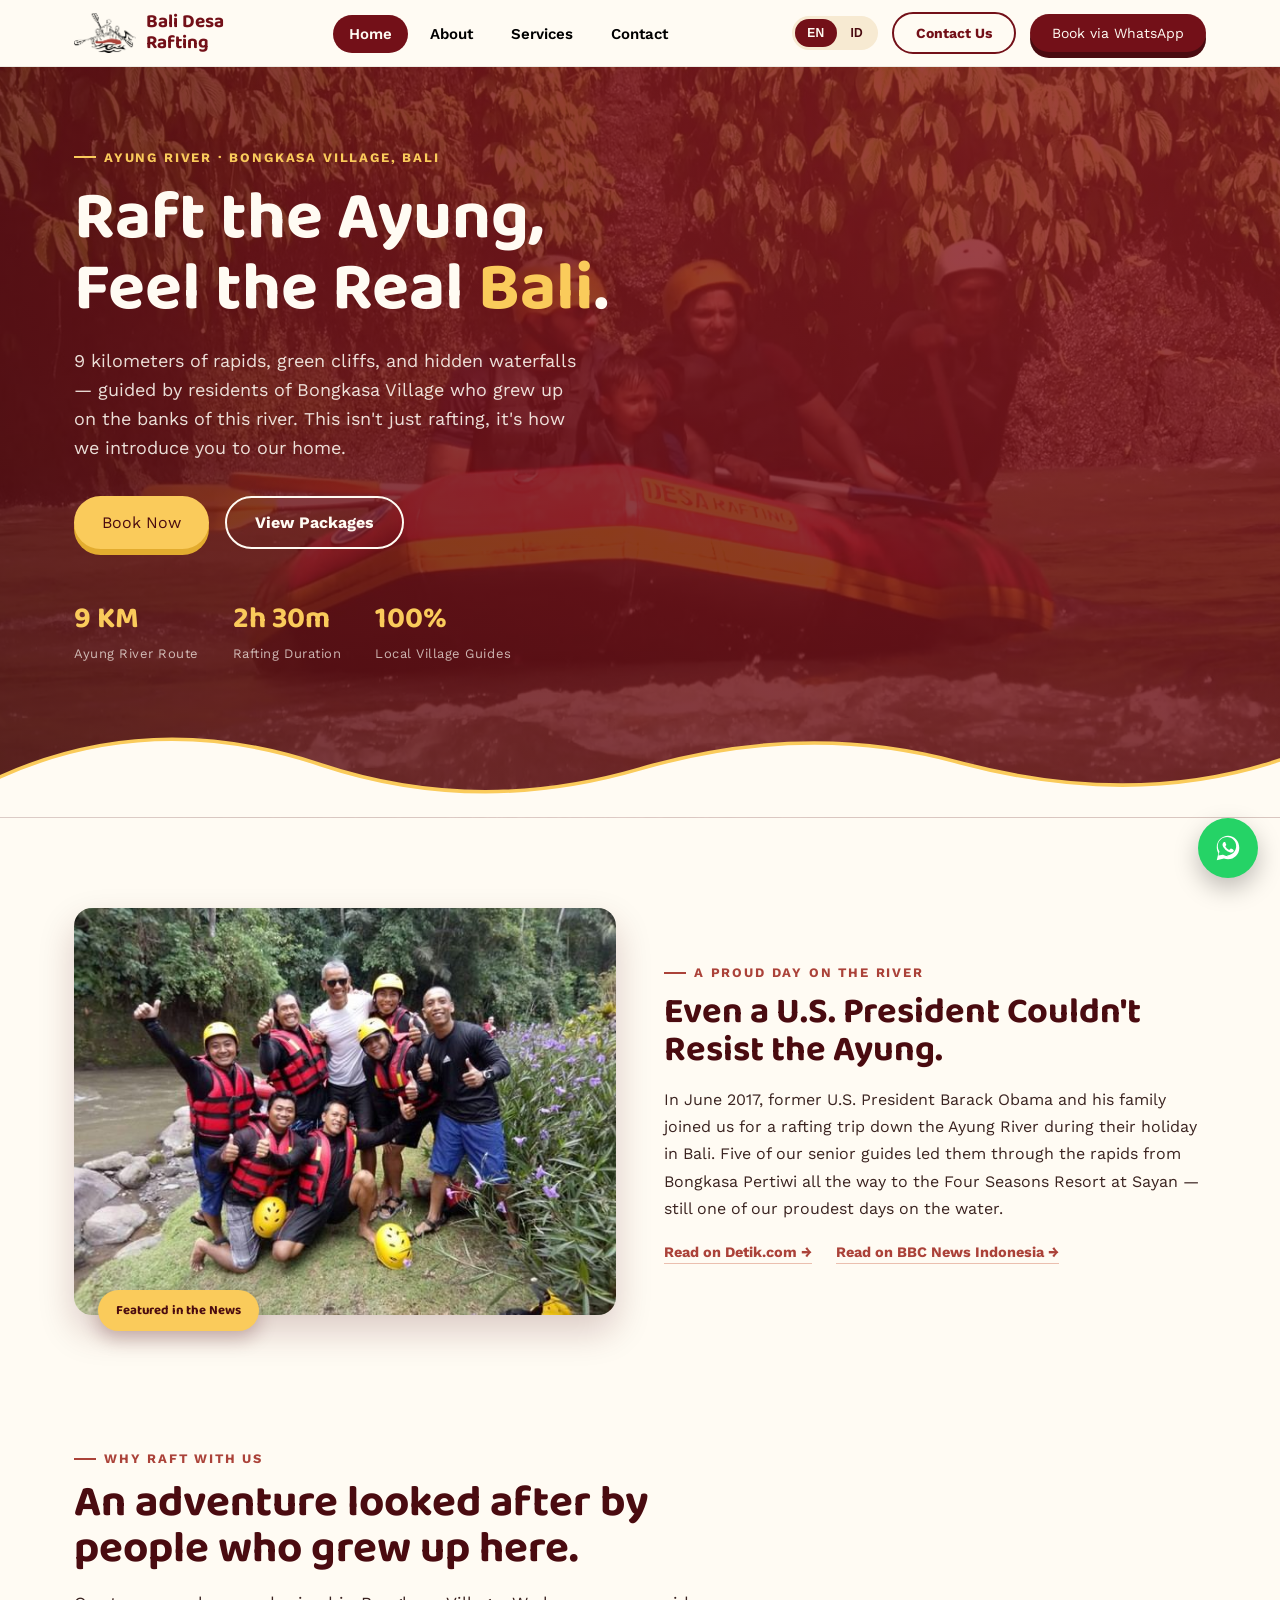
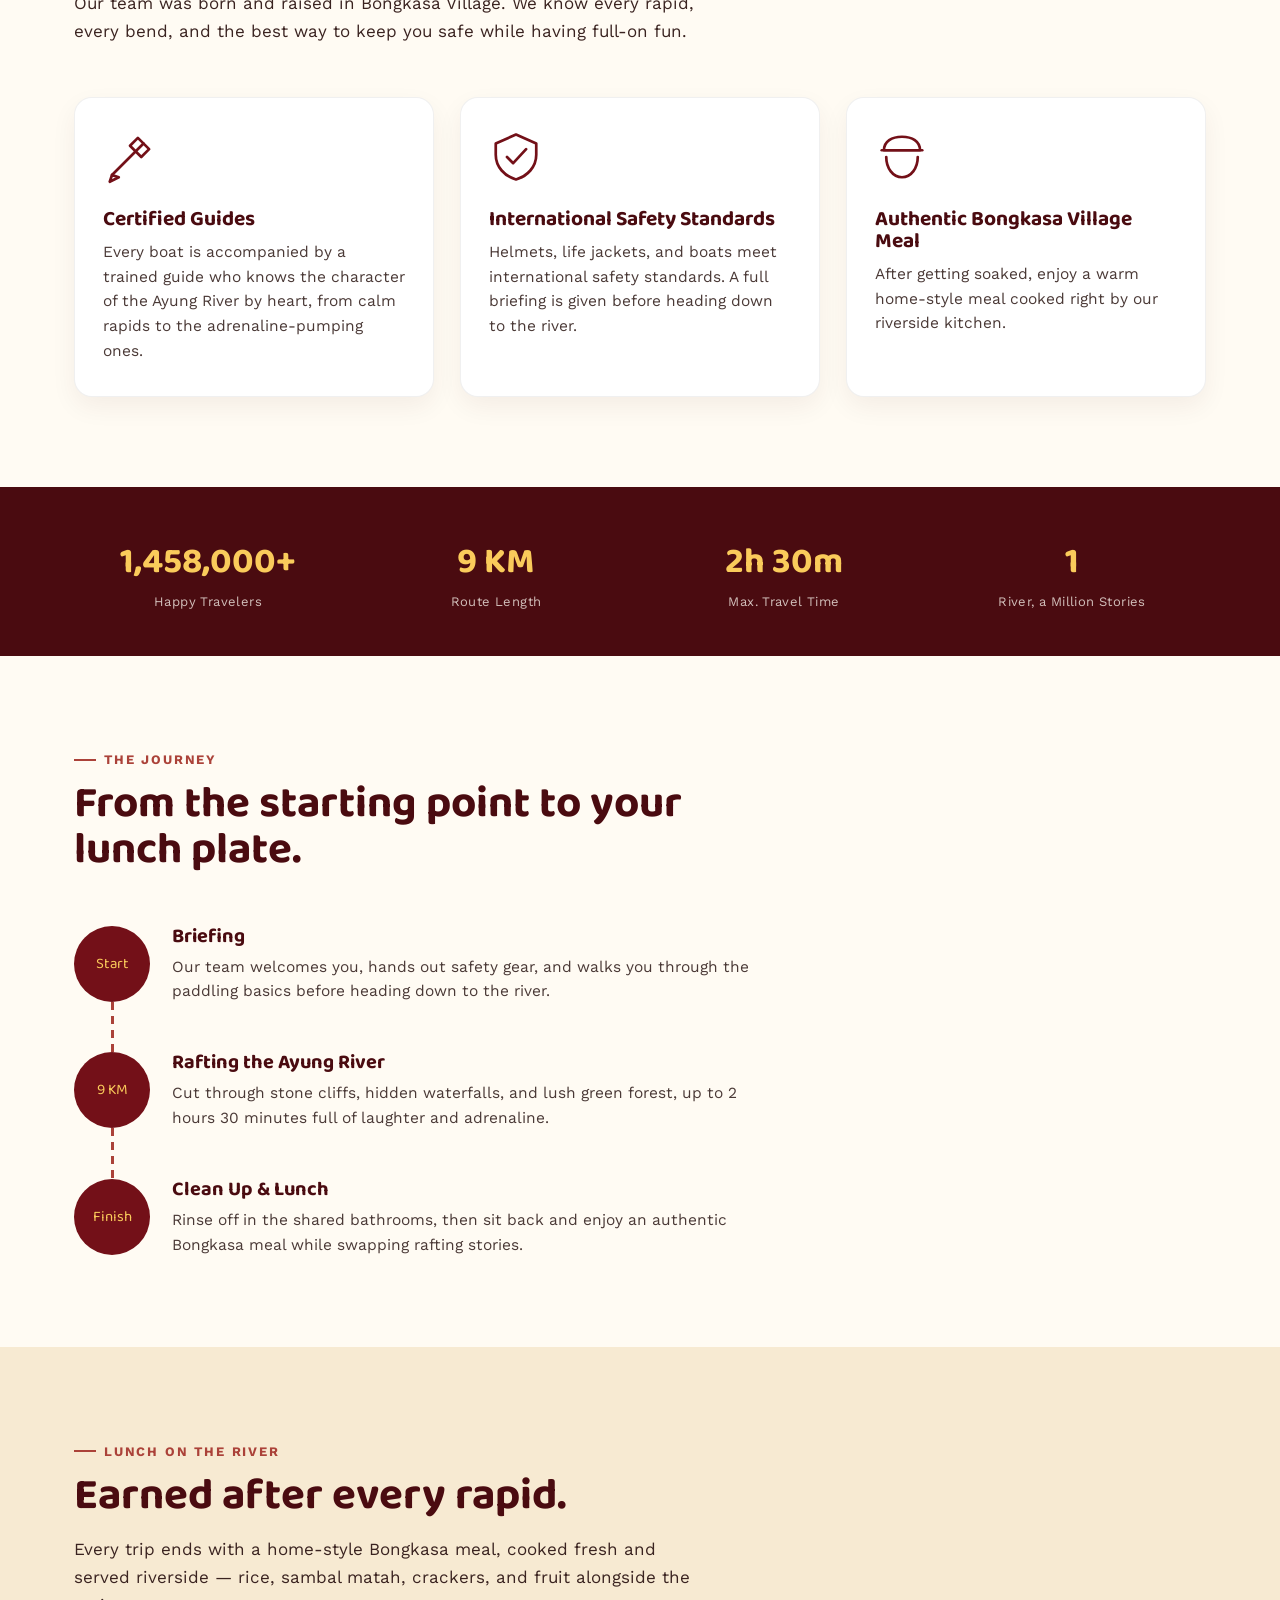
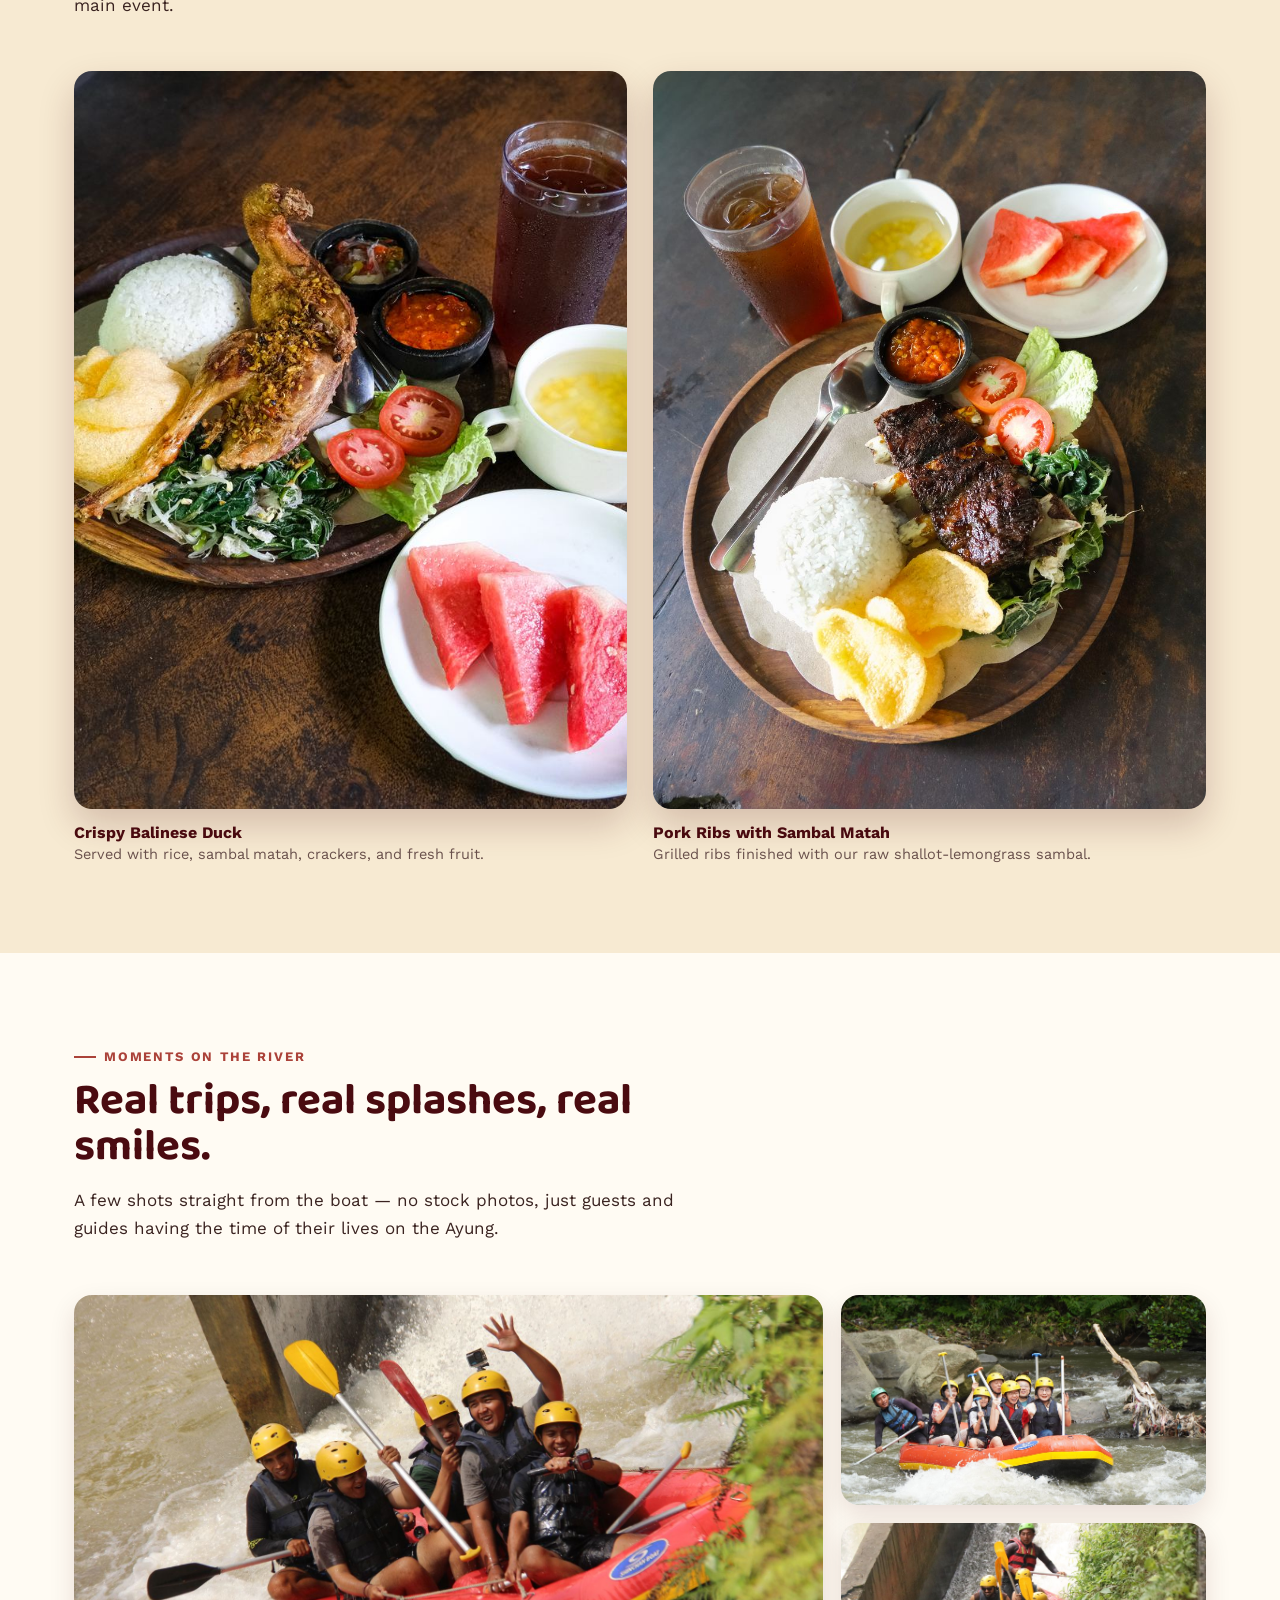
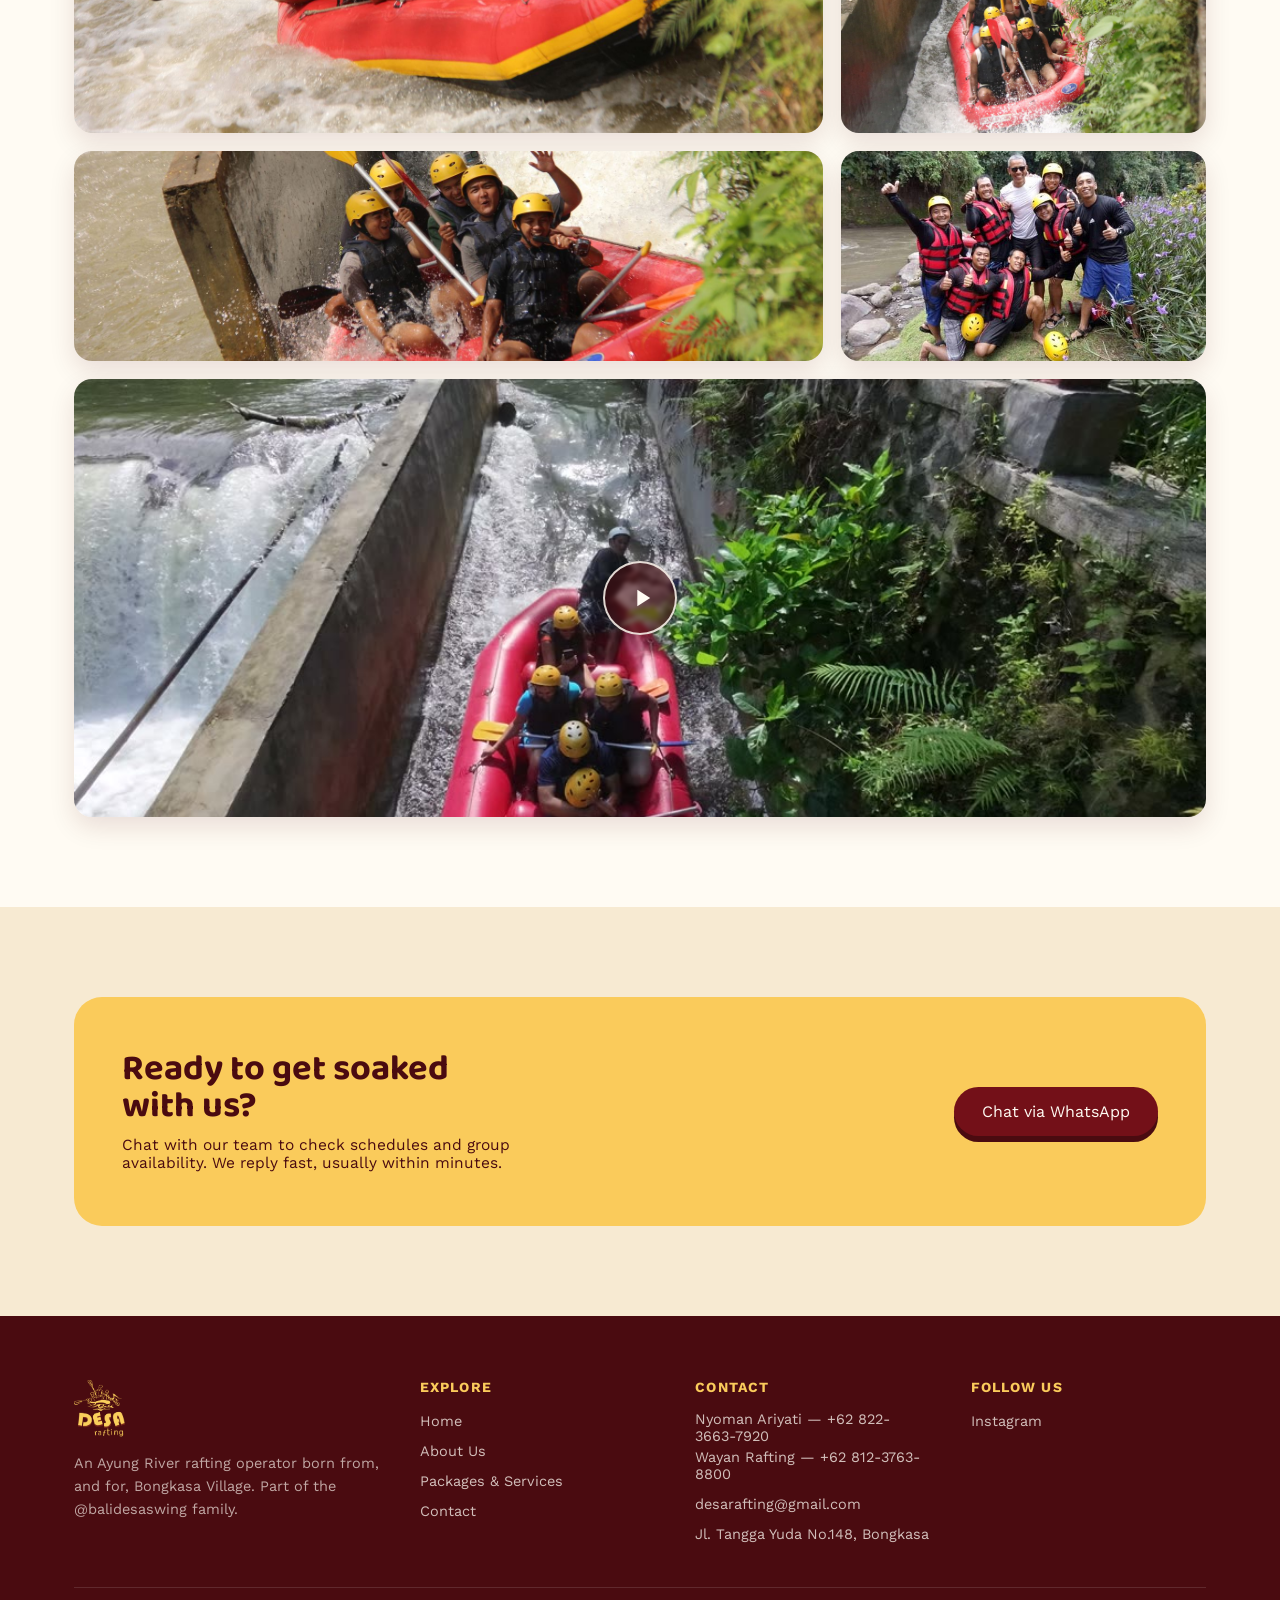
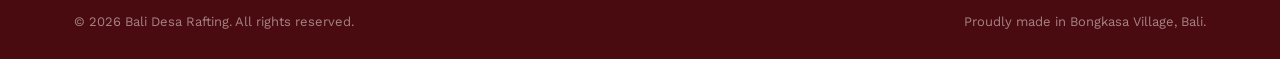
==== bali-desa-rafting/index.html @ 0383581d "Bali Desa Rafting website — initial commit Static site (HTML/CSS/JS): 4 pages, EN/ID language toggle" ====
<!DOCTYPE html>
<html lang="en">
<head>
<meta charset="UTF-8" />
<meta name="viewport" content="width=device-width, initial-scale=1.0" />
<title data-i18n="meta.title.home">Bali Desa Rafting — Ayung River Rafting, Bongkasa</title>
<meta name="description" data-i18n-content="meta.desc.home" content="Experience the best rafting on the Ayung River, Bali. A thrilling 9 KM route through cliffs, waterfalls, and tropical forest, guided by experienced local guides." />
<link rel="icon" href="assets/logo.png" />
<link rel="preconnect" href="https://fonts.googleapis.com" />
<link rel="preconnect" href="https://fonts.gstatic.com" crossorigin />
<link href="https://fonts.googleapis.com/css2?family=Baloo+2:wght@500;600;700;800&family=Work+Sans:wght@400;500;600;700&display=swap" rel="stylesheet" />
<link rel="stylesheet" href="css/style.css" />
</head>
<body>

<header class="site-header">
  <nav class="nav container">
    <a href="index.html" class="nav-brand">
      <img src="assets/logo-icon.png" alt="" aria-hidden="true" style="height:40px; width:auto;" />
      <span style="font-family:var(--font-display); font-weight:700; font-size:19px; color:var(--maroon); line-height:1.1;">Bali Desa<br>Rafting</span>
    </a>
    <ul class="nav-links">
      <li><a href="index.html" class="active" data-i18n="common.nav.home">Home</a></li>
      <li><a href="tentang.html" data-i18n="common.nav.about">About</a></li>
      <li><a href="layanan.html" data-i18n="common.nav.services">Services</a></li>
      <li><a href="kontak.html" data-i18n="common.nav.contact">Contact</a></li>
      <li class="lang-toggle">
        <button type="button" data-lang="en">EN</button>
        <button type="button" data-lang="id">ID</button>
      </li>
    </ul>
    <div class="nav-cta">
      <div class="lang-toggle">
        <button type="button" data-lang="en">EN</button>
        <button type="button" data-lang="id">ID</button>
      </div>
      <a href="kontak.html" class="btn btn-outline" style="color:var(--maroon); border-color: var(--maroon);" data-i18n="common.nav.contactUs">Contact Us</a>
      <button type="button" class="btn btn-maroon wa-trigger" data-i18n="common.nav.bookWhatsapp">Book via WhatsApp</button>
    </div>
    <button class="nav-toggle" aria-label="Open menu" aria-expanded="false">
      <span></span><span></span><span></span>
    </button>
  </nav>
</header>

<main>

  <!-- HERO -->
  <section class="hero">
    <video class="hero-video" autoplay muted loop playsinline poster="assets/video/hero-bg-poster.jpg">
      <source src="assets/video/hero-bg.mp4" type="video/mp4" />
    </video>
    <div class="hero-video-overlay" aria-hidden="true"></div>
    <div class="container hero-inner">
      <div class="hero-copy">
        <span class="eyebrow hero-eyebrow" data-i18n="home.hero.eyebrow">Ayung River · Bongkasa Village, Bali</span>
        <h1 data-i18n="home.hero.title">Raft the Ayung,<br>Feel the Real <em>Bali</em>.</h1>
        <p class="hero-sub" data-i18n="home.hero.sub">9 kilometers of rapids, green cliffs, and hidden waterfalls — guided by residents of Bongkasa Village who grew up on the banks of this river. This isn't just rafting, it's how we introduce you to our home.</p>
        <div class="hero-actions">
          <button type="button" class="btn btn-gold wa-trigger" data-i18n="home.hero.bookNow">Book Now</button>
          <a href="layanan.html" class="btn btn-outline" data-i18n="home.hero.viewPackages">View Packages</a>
        </div>
        <div class="hero-stats">
          <div class="hero-stat">
            <b>9 KM</b>
            <span data-i18n="home.hero.stat1Label">Ayung River Route</span>
          </div>
          <div class="hero-stat">
            <b>2h 30m</b>
            <span data-i18n="home.hero.stat2Label">Rafting Duration</span>
          </div>
          <div class="hero-stat">
            <b>100%</b>
            <span data-i18n="home.hero.stat3Label">Local Village Guides</span>
          </div>
        </div>
      </div>
    </div>

    <svg class="river-divider" viewBox="0 0 1440 110" preserveAspectRatio="none" xmlns="http://www.w3.org/2000/svg">
      <path d="M0,64 C120,10 240,10 360,50 C480,90 600,90 720,55 C840,20 960,15 1080,48 C1200,80 1320,85 1440,45 L1440,110 L0,110 Z" fill="#FFFBF3"></path>
      <path d="M0,64 C120,10 240,10 360,50 C480,90 600,90 720,55 C840,20 960,15 1080,48 C1200,80 1320,85 1440,45" fill="none" stroke="#FACB5B" stroke-width="4" stroke-linecap="round"></path>
    </svg>
  </section>

  <!-- PRESS FEATURE -->
  <section class="section" style="padding-bottom:40px;">
    <div class="container">
      <div class="grid-2 press-feature">
        <div class="press-feature-media">
          <img src="assets/gallery/rafting-group-1.jpg" alt="Former U.S. President Barack Obama with Bali Desa Rafting guides and staff after their rafting trip on the Ayung River" loading="lazy" />
          <span class="press-feature-badge" data-i18n="home.press.badge">Featured in the News</span>
        </div>
        <div class="press-feature-body">
          <span class="eyebrow" style="color:var(--rust);" data-i18n="home.press.eyebrow">A Proud Day on the River</span>
          <h2 data-i18n="home.press.title">Even a U.S. President Couldn't Resist the Ayung.</h2>
          <p data-i18n="home.press.body">In June 2017, former U.S. President Barack Obama and his family joined us for a rafting trip down the Ayung River during their holiday in Bali. Five of our senior guides led them through the rapids from Bongkasa Pertiwi all the way to the Four Seasons Resort at Sayan — still one of our proudest days on the water.</p>
          <div class="press-links">
            <a href="https://news.detik.com/berita/d-3542407/seru-dan-menegangkan-ini-rute-rafting-obama-dan-keluarga-di-bali" target="_blank" rel="noopener" data-i18n="home.press.link1">Read on Detik.com →</a>
            <a href="https://www.bbc.com/indonesia/indonesia-40401766" target="_blank" rel="noopener" data-i18n="home.press.link2">Read on BBC News Indonesia →</a>
          </div>
        </div>
      </div>
    </div>
  </section>

  <!-- WHY US -->
  <section class="section">
    <div class="container">
      <div class="section-head">
        <span class="eyebrow" data-i18n="home.why.eyebrow">Why Raft With Us</span>
        <h2 data-i18n="home.why.title">An adventure looked after by people who grew up here.</h2>
        <p data-i18n="home.why.body">Our team was born and raised in Bongkasa Village. We know every rapid, every bend, and the best way to keep you safe while having full-on fun.</p>
      </div>

      <div class="grid-3">
        <div class="card">
          <svg class="icon" viewBox="0 0 48 48" fill="none" stroke="currentColor" stroke-width="2.4" stroke-linecap="round" stroke-linejoin="round"><path d="M8 40 L36 12"/><path d="M31 7 L41 17 L34 24 L24 14 Z"/><path d="M8 40 L14 42 L6 46 Z"/></svg>
          <h3 data-i18n="home.why.card1Title">Certified Guides</h3>
          <p data-i18n="home.why.card1Body">Every boat is accompanied by a trained guide who knows the character of the Ayung River by heart, from calm rapids to the adrenaline-pumping ones.</p>
        </div>
        <div class="card">
          <svg class="icon" viewBox="0 0 48 48" fill="none" stroke="currentColor" stroke-width="2.4" stroke-linecap="round" stroke-linejoin="round"><path d="M24 4 L42 12 V22 C42 33 34 41 24 44 C14 41 6 33 6 22 V12 Z"/><path d="M16 24 L21.5 29.5 L33 17"/></svg>
          <h3 data-i18n="home.why.card2Title">International Safety Standards</h3>
          <p data-i18n="home.why.card2Body">Helmets, life jackets, and boats meet international safety standards. A full briefing is given before heading down to the river.</p>
        </div>
        <div class="card">
          <svg class="icon" viewBox="0 0 48 48" fill="none" stroke="currentColor" stroke-width="2.4" stroke-linecap="round" stroke-linejoin="round"><path d="M8 18 C8 10 15 6 24 6 C33 6 40 10 40 18 Z"/><path d="M6 18 H42"/><path d="M10 24 C10 34 16 42 24 42 C32 42 38 34 38 24"/></svg>
          <h3 data-i18n="home.why.card3Title">Authentic Bongkasa Village Meal</h3>
          <p data-i18n="home.why.card3Body">After getting soaked, enjoy a warm home-style meal cooked right by our riverside kitchen.</p>
        </div>
      </div>
    </div>
  </section>

  <!-- STATS STRIP -->
  <section class="stats-strip">
    <div class="container grid-4">
      <div class="stat"><b>1,458,000+</b><span data-i18n="home.stats.travelers">Happy Travelers</span></div>
      <div class="stat"><b>9 KM</b><span data-i18n="home.stats.routeLength">Route Length</span></div>
      <div class="stat"><b>2h 30m</b><span data-i18n="home.stats.maxTime">Max. Travel Time</span></div>
      <div class="stat"><b>1</b><span data-i18n="home.stats.riverStories">River, a Million Stories</span></div>
    </div>
  </section>

  <!-- JOURNEY -->
  <section class="section">
    <div class="container">
      <div class="section-head">
        <span class="eyebrow" data-i18n="home.journey.eyebrow">The Journey</span>
        <h2 data-i18n="home.journey.title">From the starting point to your lunch plate.</h2>
      </div>

      <div class="journey">
        <div class="journey-item">
          <div class="journey-node" data-i18n="home.journey.step1Node">Start</div>
          <div class="journey-body">
            <h3 data-i18n="home.journey.step1Title">Briefing</h3>
            <p data-i18n="home.journey.step1Body">Our team welcomes you, hands out safety gear, and walks you through the paddling basics before heading down to the river.</p>
          </div>
        </div>
        <div class="journey-item">
          <div class="journey-node">9 KM</div>
          <div class="journey-body">
            <h3 data-i18n="home.journey.step2Title">Rafting the Ayung River</h3>
            <p data-i18n="home.journey.step2Body">Cut through stone cliffs, hidden waterfalls, and lush green forest, up to 2 hours 30 minutes full of laughter and adrenaline.</p>
          </div>
        </div>
        <div class="journey-item">
          <div class="journey-node" data-i18n="home.journey.step3Node">Finish</div>
          <div class="journey-body">
            <h3 data-i18n="home.journey.step3Title">Clean Up &amp; Lunch</h3>
            <p data-i18n="home.journey.step3Body">Rinse off in the shared bathrooms, then sit back and enjoy an authentic Bongkasa meal while swapping rafting stories.</p>
          </div>
        </div>
      </div>
    </div>
  </section>

  <!-- FOOD -->
  <section class="section section-alt">
    <div class="container">
      <div class="section-head">
        <span class="eyebrow" data-i18n="home.food.eyebrow">Lunch on the River</span>
        <h2 data-i18n="home.food.title">Earned after every rapid.</h2>
        <p data-i18n="home.food.body">Every trip ends with a home-style Bongkasa meal, cooked fresh and served riverside — rice, sambal matah, crackers, and fruit alongside the main event.</p>
      </div>

      <div class="grid-2" style="gap:26px;">
        <div>
          <div class="press-feature-media">
            <img src="assets/gallery/food-duck.jpg" alt="Crispy Balinese fried duck served with rice, sambal, crackers, and fresh fruit" loading="lazy" style="aspect-ratio: 3 / 4; object-fit: cover;" />
          </div>
          <p style="margin-top:14px; font-weight:700; color:var(--maroon-900); font-size:16px;" data-i18n="home.food.duckName">Crispy Balinese Duck</p>
          <p style="font-size:14.5px; color:#6b524d; margin-top:4px;" data-i18n="home.food.duckDesc">Served with rice, sambal matah, crackers, and fresh fruit.</p>
        </div>
        <div>
          <div class="press-feature-media">
            <img src="assets/gallery/food-pork-ribs.jpg" alt="Grilled pork ribs served with rice, sambal matah, crackers, and fresh fruit" loading="lazy" style="aspect-ratio: 3 / 4; object-fit: cover;" />
          </div>
          <p style="margin-top:14px; font-weight:700; color:var(--maroon-900); font-size:16px;" data-i18n="home.food.ribsName">Pork Ribs with Sambal Matah</p>
          <p style="font-size:14.5px; color:#6b524d; margin-top:4px;" data-i18n="home.food.ribsDesc">Grilled ribs finished with our raw shallot-lemongrass sambal.</p>
        </div>
      </div>
    </div>
  </section>

  <!-- GALLERY -->
  <section class="section">
    <div class="container">
      <div class="section-head">
        <span class="eyebrow" data-i18n="home.gallery.eyebrow">Moments on the River</span>
        <h2 data-i18n="home.gallery.title">Real trips, real splashes, real smiles.</h2>
        <p data-i18n="home.gallery.body">A few shots straight from the boat — no stock photos, just guests and guides having the time of their lives on the Ayung.</p>
      </div>

      <div class="gallery-grid">
        <a class="gallery-item gallery-item--big" href="assets/gallery/rafting-action-1.jpg" data-lightbox>
          <img src="assets/gallery/rafting-action-1.jpg" alt="Rafters cheering as their boat drops through a rapid on the Ayung River" loading="lazy" />
        </a>
        <a class="gallery-item" href="assets/gallery/rafting-family-1.jpg" data-lightbox>
          <img src="assets/gallery/rafting-family-1.jpg" alt="A family paddling together through calmer waters" loading="lazy" />
        </a>
        <a class="gallery-item" href="assets/gallery/rafting-action-3.jpg" data-lightbox>
          <img src="assets/gallery/rafting-action-3.jpg" alt="Guides and guests waving and cheering after a rapid" loading="lazy" />
        </a>
        <a class="gallery-item gallery-item--wide" href="assets/gallery/rafting-action-2.jpg" data-lightbox>
          <img src="assets/gallery/rafting-action-2.jpg" alt="A boat full of guests paddling through whitewater" loading="lazy" />
        </a>
        <a class="gallery-item" href="assets/gallery/rafting-group-1.jpg" data-lightbox>
          <img src="assets/gallery/rafting-group-1.jpg" alt="A group of guests and guides posing together after their rafting trip" loading="lazy" />
        </a>
        <a class="gallery-item gallery-item--full gallery-item--video" href="assets/video/gallery-rapid.mp4" data-video data-poster="assets/video/gallery-rapid-poster.jpg">
          <img src="assets/video/gallery-rapid-poster.jpg" alt="Video: rafters dropping through a rapid beside a waterfall on the Ayung River" loading="lazy" />
          <span class="gallery-play-icon" aria-hidden="true">
            <svg viewBox="0 0 24 24" fill="currentColor"><path d="M8 5v14l11-7z"/></svg>
          </span>
        </a>
      </div>
    </div>
  </section>

  <!-- CTA BANNER -->
  <section class="section section-alt">
    <div class="container">
      <div class="cta-banner">
        <div>
          <h2 data-i18n="home.cta.title">Ready to get soaked with us?</h2>
          <p data-i18n="home.cta.body">Chat with our team to check schedules and group availability. We reply fast, usually within minutes.</p>
        </div>
        <button type="button" class="btn btn-maroon wa-trigger" data-i18n="common.cta.chatWhatsapp">Chat via WhatsApp</button>
      </div>
    </div>
  </section>

</main>

<footer class="site-footer">
  <div class="container">
    <div class="footer-top">
      <div class="footer-brand">
        <img src="assets/logo.png" alt="Bali Desa Rafting" />
        <p data-i18n="common.footer.tagline">An Ayung River rafting operator born from, and for, Bongkasa Village. Part of the @balidesaswing family.</p>
      </div>
      <div class="footer-col">
        <h4 data-i18n="common.footer.explore">Explore</h4>
        <ul>
          <li><a href="index.html" data-i18n="common.footer.exploreHome">Home</a></li>
          <li><a href="tentang.html" data-i18n="common.footer.exploreAbout">About Us</a></li>
          <li><a href="layanan.html" data-i18n="common.footer.exploreServices">Packages &amp; Services</a></li>
          <li><a href="kontak.html" data-i18n="common.footer.exploreContact">Contact</a></li>
        </ul>
      </div>
      <div class="footer-col">
        <h4 data-i18n="common.footer.contact">Contact</h4>
        <ul>
          <li class="wa-numbers">
            <a href="https://wa.me/6282236637920" target="_blank" rel="noopener">Nyoman Ariyati — +62 822-3663-7920</a>
            <a href="https://wa.me/6281237638800" target="_blank" rel="noopener">Wayan Rafting — +62 812-3763-8800</a>
          </li>
          <li><a href="mailto:desarafting@gmail.com">desarafting@gmail.com</a></li>
          <li><a href="kontak.html">Jl. Tangga Yuda No.148, Bongkasa</a></li>
        </ul>
      </div>
      <div class="footer-col">
        <h4 data-i18n="common.footer.followUs">Follow Us</h4>
        <ul>
          <li><a href="https://www.instagram.com/balidesarafting/" target="_blank" rel="noopener" data-i18n="common.footer.instagram">Instagram</a></li>
        </ul>
      </div>
    </div>
    <div class="footer-bottom">
      <span data-i18n="common.footer.copyright">© 2026 Bali Desa Rafting. All rights reserved.</span>
      <span data-i18n="common.footer.madeIn">Proudly made in Bongkasa Village, Bali.</span>
    </div>
  </div>
</footer>

<button type="button" class="wa-float wa-trigger" aria-label="Chat via WhatsApp">
  <svg viewBox="0 0 32 32" fill="currentColor"><path d="M16.02 3C9.4 3 4 8.4 4 15.02c0 2.36.63 4.57 1.72 6.48L4 29l7.68-1.68a12 12 0 0 0 4.34.81c6.62 0 12.02-5.4 12.02-12.02C28.04 8.4 22.64 3 16.02 3zm0 21.7c-1.9 0-3.68-.5-5.23-1.4l-.37-.22-4.55 1 1-4.44-.24-.4a9.66 9.66 0 0 1-1.5-5.22c0-5.36 4.36-9.7 9.9-9.7 5.28 0 9.68 4.34 9.68 9.7 0 5.4-4.4 9.68-9.69 9.68zm5.3-7.24c-.29-.15-1.7-.84-1.96-.94-.26-.1-.46-.15-.65.15-.2.29-.75.94-.92 1.13-.17.2-.34.22-.63.08-.29-.15-1.22-.45-2.32-1.43-.86-.76-1.44-1.7-1.6-1.99-.17-.29-.02-.45.13-.6.13-.13.29-.34.44-.5.15-.18.2-.3.29-.5.1-.2.05-.37-.02-.52-.08-.15-.65-1.57-.89-2.15-.24-.57-.48-.5-.65-.5h-.56c-.2 0-.52.07-.79.37-.27.29-1.03 1.01-1.03 2.46 0 1.45 1.06 2.86 1.2 3.05.15.2 2.1 3.2 5.08 4.49.71.3 1.26.49 1.7.63.71.23 1.36.2 1.87.12.57-.09 1.7-.7 1.94-1.36.24-.67.24-1.25.17-1.36-.07-.12-.26-.2-.55-.35z"/></svg>
</button>

<div class="gallery-lightbox" id="gallery-lightbox">
  <button class="gallery-lightbox-close" aria-label="Close image">&times;</button>
  <img src="" alt="" />
  <video controls playsinline style="display:none;"></video>
</div>

<div class="wa-popover" id="wa-popover">
  <span class="wa-popover-label" data-i18n="common.wa.choose">Choose a number to chat</span>
  <a class="wa-popover-option" href="https://wa.me/6282236637920" target="_blank" rel="noopener">
    <svg viewBox="0 0 32 32" fill="currentColor"><path d="M16.02 3C9.4 3 4 8.4 4 15.02c0 2.36.63 4.57 1.72 6.48L4 29l7.68-1.68a12 12 0 0 0 4.34.81c6.62 0 12.02-5.4 12.02-12.02C28.04 8.4 22.64 3 16.02 3zm0 21.7c-1.9 0-3.68-.5-5.23-1.4l-.37-.22-4.55 1 1-4.44-.24-.4a9.66 9.66 0 0 1-1.5-5.22c0-5.36 4.36-9.7 9.9-9.7 5.28 0 9.68 4.34 9.68 9.7 0 5.4-4.4 9.68-9.69 9.68z"/></svg>
    <span class="wa-popover-text"><strong>Nyoman Ariyati</strong><small>+62 822-3663-7920</small></span>
  </a>
  <a class="wa-popover-option" href="https://wa.me/6281237638800" target="_blank" rel="noopener">
    <svg viewBox="0 0 32 32" fill="currentColor"><path d="M16.02 3C9.4 3 4 8.4 4 15.02c0 2.36.63 4.57 1.72 6.48L4 29l7.68-1.68a12 12 0 0 0 4.34.81c6.62 0 12.02-5.4 12.02-12.02C28.04 8.4 22.64 3 16.02 3zm0 21.7c-1.9 0-3.68-.5-5.23-1.4l-.37-.22-4.55 1 1-4.44-.24-.4a9.66 9.66 0 0 1-1.5-5.22c0-5.36 4.36-9.7 9.9-9.7 5.28 0 9.68 4.34 9.68 9.7 0 5.4-4.4 9.68-9.69 9.68z"/></svg>
    <span class="wa-popover-text"><strong>Wayan Rafting</strong><small>+62 812-3763-8800</small></span>
  </a>
</div>

<script src="js/i18n.js"></script>
<script src="js/wa-popover.js"></script>
<script src="js/main.js"></script>
</body>
</html>
---- bali-desa-rafting/css/style.css ----
/* ============================================
   BALI DESA RAFTING — Design Tokens
   ============================================ */
:root {
  --maroon-900: #4a0b10;
  --maroon: #731018;
  --maroon-700: #8a1a20;
  --rust: #ab4239;
  --gold: #facb5b;
  --gold-600: #e3ac2f;
  --ink: #000000;
  --cream: #fffbf3;
  --cream-2: #f7ead2;
  --white: #ffffff;

  --font-display: "Baloo 2", "Arial Rounded MT Bold", sans-serif;
  --font-body: "Work Sans", "Segoe UI", sans-serif;

  --container: 1180px;
  --radius-lg: 28px;
  --radius-md: 18px;
  --radius-sm: 10px;
}

* {
  box-sizing: border-box;
}

html {
  scroll-behavior: smooth;
}

@media (prefers-reduced-motion: reduce) {
  html {
    scroll-behavior: auto;
  }
  * {
    animation-duration: 0.001ms !important;
    animation-iteration-count: 1 !important;
    transition-duration: 0.001ms !important;
  }
}

body {
  margin: 0;
  font-family: var(--font-body);
  background: var(--cream);
  color: var(--ink);
  -webkit-font-smoothing: antialiased;
  overflow-x: hidden;
}

img {
  max-width: 100%;
  display: block;
}

a {
  color: inherit;
  text-decoration: none;
}

h1, h2, h3, h4 {
  font-family: var(--font-display);
  font-weight: 700;
  line-height: 1.05;
  margin: 0;
}

p {
  margin: 0;
}

.container {
  width: 100%;
  max-width: var(--container);
  margin: 0 auto;
  padding: 0 24px;
}

:focus-visible {
  outline: 3px solid var(--gold);
  outline-offset: 3px;
}

/* ============================================
   Eyebrow / Utility text
   ============================================ */
.eyebrow {
  font-family: var(--font-body);
  font-weight: 700;
  font-size: 13px;
  letter-spacing: 0.14em;
  text-transform: uppercase;
  display: inline-flex;
  align-items: center;
  gap: 8px;
}

.eyebrow::before {
  content: "";
  width: 22px;
  height: 2px;
  background: currentColor;
  display: inline-block;
}

/* ============================================
   Buttons
   ============================================ */
.btn {
  display: inline-flex;
  align-items: center;
  justify-content: center;
  gap: 10px;
  font-family: var(--font-body);
  font-weight: 700;
  font-size: 16px;
  padding: 15px 28px;
  border-radius: 999px;
  border: 2px solid transparent;
  cursor: pointer;
  transition: transform 0.18s ease, box-shadow 0.18s ease, background 0.18s ease;
  white-space: nowrap;
}

.btn:hover {
  transform: translateY(-2px);
}

.btn-gold {
  background: var(--gold);
  color: var(--maroon-900);
  box-shadow: 0 6px 0 var(--gold-600);
}

.btn-gold:hover {
  box-shadow: 0 8px 0 var(--gold-600);
}

.btn-gold:active {
  transform: translateY(2px);
  box-shadow: 0 3px 0 var(--gold-600);
}

.btn-outline {
  background: transparent;
  border-color: currentColor;
  color: var(--cream);
}

.btn-outline:hover {
  background: rgba(255, 255, 255, 0.1);
}

.btn-maroon {
  background: var(--maroon);
  color: var(--cream);
  box-shadow: 0 6px 0 var(--maroon-900);
}
.btn-maroon:hover {
  box-shadow: 0 8px 0 var(--maroon-900);
}
.btn-maroon:active {
  transform: translateY(2px);
  box-shadow: 0 3px 0 var(--maroon-900);
}

/* ============================================
   Navigation
   ============================================ */
.site-header {
  position: sticky;
  top: 0;
  z-index: 100;
  background: rgba(255, 251, 243, 0.88);
  backdrop-filter: blur(10px);
  border-bottom: 1px solid rgba(0, 0, 0, 0.07);
}

.nav {
  display: flex;
  align-items: center;
  justify-content: space-between;
  padding: 12px 24px;
}

.nav-brand {
  display: flex;
  align-items: center;
  gap: 10px;
}

.nav-brand img {
  height: 52px;
  width: auto;
}

.nav-links {
  display: flex;
  align-items: center;
  gap: 6px;
  list-style: none;
  margin: 0;
  padding: 0;
}

.nav-links a {
  font-weight: 600;
  font-size: 15px;
  padding: 10px 16px;
  border-radius: 999px;
  transition: background 0.15s ease, color 0.15s ease;
}

.nav-links a:hover {
  background: var(--maroon);
  color: var(--cream);
}

.nav-links a.active {
  background: var(--maroon);
  color: var(--cream);
}

.nav-cta {
  display: flex;
  align-items: center;
  gap: 14px;
}

.nav-cta .btn {
  padding: 11px 22px;
  font-size: 14px;
}

.nav-toggle {
  display: none;
  background: none;
  border: none;
  cursor: pointer;
  padding: 8px;
}

.nav-toggle span {
  display: block;
  width: 26px;
  height: 3px;
  background: var(--maroon);
  margin: 5px 0;
  border-radius: 2px;
  transition: transform 0.2s ease, opacity 0.2s ease;
}

.lang-toggle {
  display: flex;
  align-items: center;
  gap: 2px;
  background: var(--cream-2);
  border-radius: 999px;
  padding: 3px;
  flex-shrink: 0;
}

.nav-links .lang-toggle {
  display: none;
}

.lang-toggle button {
  border: none;
  background: none;
  cursor: pointer;
  font-weight: 700;
  font-size: 12px;
  letter-spacing: 0.02em;
  padding: 7px 12px;
  border-radius: 999px;
  color: var(--maroon-900);
  transition: background 0.15s ease, color 0.15s ease;
}

.lang-toggle button.active {
  background: var(--maroon);
  color: var(--cream);
}

@media (max-width: 480px) {
  .nav-brand span {
    font-size: 15px !important;
  }
  .nav-brand img {
    height: 32px !important;
  }
  .nav-cta .btn {
    padding: 9px 16px;
    font-size: 13px;
  }
  .lang-toggle button {
    padding: 6px 9px;
    font-size: 11px;
  }
}

@media (max-width: 860px) {
  .nav-links {
    position: absolute;
    top: 100%;
    left: 0;
    right: 0;
    background: var(--cream);
    flex-direction: column;
    align-items: stretch;
    padding: 12px 24px 24px;
    gap: 4px;
    border-bottom: 1px solid rgba(0, 0, 0, 0.08);
    transform: translateY(-130%);
    opacity: 0;
    pointer-events: none;
    transition: transform 0.25s ease, opacity 0.25s ease;
  }
  .nav-links.open {
    transform: translateY(0);
    opacity: 1;
    pointer-events: auto;
  }
  .nav-links a {
    display: block;
    padding: 14px 16px;
  }
  .nav-toggle {
    display: block;
  }
  .nav-cta .btn-outline {
    display: none;
  }
  .nav-cta .lang-toggle {
    display: none;
  }
  .nav-links .lang-toggle {
    display: flex;
    align-self: flex-start;
    margin: 4px 16px 8px;
  }
}

/* ============================================
   Hero
   ============================================ */
.hero {
  position: relative;
  color: var(--cream);
  padding: 76px 0 0;
  overflow: hidden;
}

.hero-video {
  position: absolute;
  inset: 0;
  width: 100%;
  height: 100%;
  object-fit: cover;
  z-index: 0;
}

.hero-video-overlay {
  position: absolute;
  inset: 0;
  background: radial-gradient(120% 140% at 78% 8%, var(--maroon-700) 0%, var(--maroon) 45%, var(--maroon-900) 100%);
  opacity: 0.82;
  z-index: 1;
}

.hero-inner {
  position: relative;
  z-index: 2;
  display: grid;
  grid-template-columns: 1fr;
  align-items: center;
  gap: 40px;
  padding-bottom: 60px;
}

.hero-eyebrow {
  color: var(--gold);
}

.hero h1 {
  font-size: clamp(40px, 5.4vw, 68px);
  margin-top: 18px;
  color: var(--cream);
}

.hero h1 em {
  font-style: normal;
  color: var(--gold);
}

.hero-sub {
  margin-top: 22px;
  font-size: 18px;
  line-height: 1.6;
  max-width: 46ch;
  color: rgba(255, 251, 243, 0.88);
}

.hero-actions {
  display: flex;
  gap: 16px;
  margin-top: 34px;
  flex-wrap: wrap;
}

.hero-stats {
  display: flex;
  gap: 34px;
  margin-top: 46px;
  flex-wrap: wrap;
}

.hero-stat b {
  display: block;
  font-family: var(--font-display);
  font-size: 30px;
  color: var(--gold);
}

.hero-stat span {
  font-size: 13px;
  color: rgba(255, 251, 243, 0.7);
  letter-spacing: 0.04em;
}

.hero-art {
  position: relative;
  display: flex;
  align-items: center;
  justify-content: center;
}

.hero-art-glow {
  position: absolute;
  width: 80%;
  aspect-ratio: 1;
  background: radial-gradient(circle, rgba(250, 203, 91, 0.28) 0%, transparent 70%);
  z-index: 0;
}

.river-divider {
  position: relative;
  z-index: 2;
  display: block;
  width: 100%;
  height: auto;
  margin-top: -2px;
}

/* ============================================
   Section basics
   ============================================ */
.section {
  padding: 90px 0;
}

.section-alt {
  background: var(--cream-2);
}

.section-head {
  max-width: 640px;
  margin-bottom: 52px;
}

.section-head .eyebrow {
  color: var(--rust);
}

.section-head h2 {
  font-size: clamp(30px, 4vw, 44px);
  margin-top: 14px;
  color: var(--maroon-900);
}

.section-head p {
  margin-top: 16px;
  font-size: 17px;
  line-height: 1.65;
  color: #3a2320;
}

/* ============================================
   Feature cards
   ============================================ */
.grid-3 {
  display: grid;
  grid-template-columns: repeat(3, 1fr);
  gap: 26px;
}

.grid-2 {
  display: grid;
  grid-template-columns: repeat(2, 1fr);
  gap: 26px;
}

.card {
  background: var(--white);
  border-radius: var(--radius-md);
  padding: 32px 28px;
  border: 1px solid rgba(0, 0, 0, 0.06);
  box-shadow: 0 10px 26px rgba(74, 11, 16, 0.06);
}

.card .icon {
  width: 54px;
  height: 54px;
  color: var(--maroon);
  margin-bottom: 20px;
}

.card h3 {
  font-size: 21px;
  color: var(--maroon-900);
}

.card p {
  margin-top: 10px;
  font-size: 15.5px;
  line-height: 1.6;
  color: #4a3936;
}

/* ============================================
   Journey / timeline (river route)
   ============================================ */
.journey {
  position: relative;
  padding-left: 0;
}

.journey-item {
  display: grid;
  grid-template-columns: 76px 1fr;
  gap: 22px;
  position: relative;
  padding-bottom: 48px;
}

.journey-item:last-child {
  padding-bottom: 0;
}

.journey-node {
  width: 76px;
  height: 76px;
  border-radius: 50%;
  background: var(--maroon);
  color: var(--gold);
  display: flex;
  align-items: center;
  justify-content: center;
  font-family: var(--font-display);
  font-size: 15px;
  position: relative;
  z-index: 2;
}

.journey-item::before {
  content: "";
  position: absolute;
  left: 37px;
  top: 76px;
  bottom: -10px;
  width: 3px;
  background-image: linear-gradient(var(--rust) 60%, transparent 0%);
  background-size: 3px 14px;
  background-repeat: repeat-y;
}

.journey-item:last-child::before {
  display: none;
}

.journey-body h3 {
  font-size: 20px;
  color: var(--maroon-900);
}

.journey-body p {
  margin-top: 8px;
  font-size: 15.5px;
  line-height: 1.6;
  color: #4a3936;
  max-width: 60ch;
}

/* ============================================
   Stats strip
   ============================================ */
.stats-strip {
  background: var(--maroon-900);
  color: var(--cream);
  padding: 46px 0;
}

.stats-strip .grid-3,
.stats-strip .grid-4 {
  text-align: center;
}

.grid-4 {
  display: grid;
  grid-template-columns: repeat(4, 1fr);
  gap: 20px;
}

.stat b {
  display: block;
  font-family: var(--font-display);
  font-size: 36px;
  color: var(--gold);
}

.stat span {
  font-size: 13px;
  letter-spacing: 0.03em;
  color: rgba(255, 251, 243, 0.75);
}

/* ============================================
   CTA banner
   ============================================ */
.cta-banner {
  background: var(--gold);
  border-radius: var(--radius-lg);
  padding: 54px 48px;
  display: flex;
  align-items: center;
  justify-content: space-between;
  gap: 30px;
  flex-wrap: wrap;
}

.cta-banner h2 {
  font-size: clamp(26px, 3.4vw, 36px);
  color: var(--maroon-900);
  max-width: 18ch;
}

.cta-banner p {
  margin-top: 10px;
  color: var(--maroon-900);
  font-size: 15.5px;
  max-width: 44ch;
}

/* ============================================
   Package cards
   ============================================ */
.package-card {
  background: var(--white);
  border-radius: var(--radius-md);
  padding: 34px 30px;
  border: 2px solid var(--cream-2);
  position: relative;
  display: flex;
  flex-direction: column;
  gap: 18px;
}

.package-card.featured {
  border-color: var(--gold);
  box-shadow: 0 16px 34px rgba(74, 11, 16, 0.12);
}

.package-badge {
  position: absolute;
  top: -14px;
  right: 28px;
  background: var(--maroon);
  color: var(--gold);
  font-size: 12px;
  font-weight: 700;
  letter-spacing: 0.06em;
  text-transform: uppercase;
  padding: 7px 14px;
  border-radius: 999px;
}

.package-card h3 {
  font-size: 24px;
  color: var(--maroon-900);
}

.package-price {
  font-family: var(--font-display);
  font-size: 17px;
  color: var(--rust);
}

.package-list {
  list-style: none;
  margin: 0;
  padding: 0;
  display: flex;
  flex-direction: column;
  gap: 10px;
}

.package-list li {
  display: flex;
  align-items: flex-start;
  gap: 10px;
  font-size: 15px;
  color: #4a3936;
  line-height: 1.5;
}

.package-list svg {
  width: 18px;
  height: 18px;
  flex-shrink: 0;
  margin-top: 2px;
  color: var(--rust);
}

/* ============================================
   FAQ Accordion
   ============================================ */
.faq {
  border-top: 1px solid rgba(0, 0, 0, 0.1);
}

.faq-item {
  border-bottom: 1px solid rgba(0, 0, 0, 0.1);
}

.faq-q {
  width: 100%;
  text-align: left;
  background: none;
  border: none;
  padding: 22px 4px;
  display: flex;
  align-items: center;
  justify-content: space-between;
  gap: 20px;
  cursor: pointer;
  font-family: var(--font-body);
  font-weight: 700;
  font-size: 17px;
  color: var(--maroon-900);
}

.faq-q .plus {
  width: 22px;
  height: 22px;
  flex-shrink: 0;
  position: relative;
  transition: transform 0.25s ease;
}

.faq-q .plus::before,
.faq-q .plus::after {
  content: "";
  position: absolute;
  background: var(--maroon);
  border-radius: 2px;
}

.faq-q .plus::before {
  width: 100%;
  height: 3px;
  top: 50%;
  left: 0;
  transform: translateY(-50%);
}

.faq-q .plus::after {
  width: 3px;
  height: 100%;
  left: 50%;
  top: 0;
  transform: translateX(-50%);
  transition: opacity 0.2s ease;
}

.faq-item.open .plus {
  transform: rotate(45deg);
}

.faq-a {
  max-height: 0;
  overflow: hidden;
  transition: max-height 0.3s ease;
}

.faq-a p {
  padding: 0 4px 22px;
  font-size: 15.5px;
  line-height: 1.6;
  color: #4a3936;
  max-width: 70ch;
}

/* ============================================
   Team / people
   ============================================ */
.team-card {
  text-align: center;
}

.team-avatar {
  width: 100%;
  aspect-ratio: 1;
  border-radius: var(--radius-md);
  background: linear-gradient(160deg, var(--rust), var(--maroon));
  display: flex;
  align-items: center;
  justify-content: center;
  margin-bottom: 18px;
  color: var(--gold);
}

.team-avatar svg {
  width: 46%;
  height: 46%;
}

.team-card h3 {
  font-size: 18px;
  color: var(--maroon-900);
}

.team-card span {
  font-size: 13.5px;
  color: var(--rust);
  font-weight: 600;
}

/* ============================================
   Testimonials
   ============================================ */
.testimonials-rating {
  display: flex;
  align-items: center;
  gap: 12px;
  margin-bottom: 44px;
  flex-wrap: wrap;
}

.testimonials-rating .score {
  font-family: var(--font-display);
  font-size: 32px;
  font-weight: 700;
  color: var(--maroon-900);
}

.testimonials-rating .stars {
  color: var(--gold-600);
  font-size: 19px;
  letter-spacing: 2px;
}

.testimonials-rating .count a {
  color: var(--rust);
  font-weight: 700;
  font-size: 14.5px;
  border-bottom: 1px solid rgba(199, 79, 46, 0.35);
}

.testimonial-card {
  background: var(--white);
  border-radius: var(--radius-md);
  padding: 30px 26px;
  border: 1px solid rgba(0, 0, 0, 0.06);
  box-shadow: 0 10px 26px rgba(74, 11, 16, 0.06);
  display: flex;
  flex-direction: column;
  gap: 16px;
  height: 100%;
}

.testimonial-card .stars {
  color: var(--gold-600);
  font-size: 16px;
  letter-spacing: 2px;
}

.testimonial-card p {
  font-size: 15px;
  line-height: 1.65;
  color: #3a2320;
  flex: 1;
}

.testimonial-author {
  display: flex;
  flex-direction: column;
  gap: 2px;
  padding-top: 14px;
  border-top: 1px solid rgba(0, 0, 0, 0.08);
}

.testimonial-author strong {
  font-size: 15px;
  color: var(--maroon-900);
}

.testimonial-author span {
  font-size: 12.5px;
  color: #8a6f68;
  font-weight: 600;
}

/* ============================================
   Values
   ============================================ */
.value-row {
  display: flex;
  gap: 22px;
  padding: 26px 0;
  border-bottom: 1px solid rgba(0, 0, 0, 0.09);
}

.value-row:first-child {
  border-top: 1px solid rgba(0, 0, 0, 0.09);
}

.value-num {
  font-family: var(--font-display);
  font-size: 20px;
  color: var(--gold-600);
  min-width: 54px;
}

.value-row h3 {
  font-size: 19px;
  color: var(--maroon-900);
}

.value-row p {
  margin-top: 6px;
  font-size: 15.5px;
  line-height: 1.6;
  color: #4a3936;
  max-width: 62ch;
}

/* ============================================
   Page header (inner pages)
   ============================================ */
.page-header {
  background: radial-gradient(120% 160% at 15% 0%, var(--maroon-700) 0%, var(--maroon) 50%, var(--maroon-900) 100%);
  color: var(--cream);
  padding: 64px 0 90px;
  position: relative;
  overflow: hidden;
}

.page-header .eyebrow {
  color: var(--gold);
}

.page-header h1 {
  margin-top: 16px;
  font-size: clamp(34px, 5vw, 54px);
  color: var(--cream);
}

.page-header p {
  margin-top: 16px;
  font-size: 17px;
  max-width: 58ch;
  color: rgba(255, 251, 243, 0.85);
  line-height: 1.6;
}

/* ============================================
   Contact
   ============================================ */
.contact-grid {
  display: grid;
  grid-template-columns: 1fr 1fr;
  gap: 26px;
}

.contact-card {
  background: var(--white);
  border-radius: var(--radius-md);
  padding: 30px 28px;
  border: 1px solid rgba(0, 0, 0, 0.06);
  display: flex;
  gap: 18px;
  align-items: flex-start;
}

.contact-card .icon {
  width: 48px;
  height: 48px;
  flex-shrink: 0;
  color: var(--maroon);
  background: var(--cream-2);
  border-radius: 14px;
  padding: 11px;
}

.contact-card h3 {
  font-size: 17px;
  color: var(--maroon-900);
}

.contact-card p, .contact-card a {
  margin-top: 6px;
  font-size: 15px;
  line-height: 1.55;
  color: #4a3936;
}

.contact-card a.link {
  color: var(--rust);
  font-weight: 700;
}

.map-wrap {
  border-radius: var(--radius-md);
  overflow: hidden;
  border: 1px solid rgba(0, 0, 0, 0.08);
  height: 100%;
  min-height: 340px;
}

.map-wrap iframe {
  width: 100%;
  height: 100%;
  border: 0;
  min-height: 340px;
}

.social-row {
  display: flex;
  gap: 12px;
  margin-top: 26px;
}

.social-btn {
  width: 46px;
  height: 46px;
  border-radius: 50%;
  background: var(--maroon);
  color: var(--gold);
  display: flex;
  align-items: center;
  justify-content: center;
  transition: transform 0.18s ease, background 0.18s ease;
}

.social-btn:hover {
  background: var(--rust);
  transform: translateY(-3px);
}

.social-btn svg {
  width: 20px;
  height: 20px;
}

/* ============================================
   Press Feature
   ============================================ */
.press-feature {
  align-items: center;
  gap: 48px;
}

.press-feature-media {
  position: relative;
}

.press-feature-media img {
  width: 100%;
  display: block;
  border-radius: var(--radius-md);
  box-shadow: 0 16px 36px rgba(74, 11, 16, 0.2);
}

.press-feature-badge {
  position: absolute;
  bottom: -16px;
  left: 24px;
  background: var(--gold);
  color: var(--maroon-900);
  font-family: var(--font-display);
  font-weight: 700;
  font-size: 13px;
  padding: 10px 18px;
  border-radius: 999px;
  box-shadow: 0 8px 18px rgba(74, 11, 16, 0.25);
}

.press-feature-body h2 {
  font-size: clamp(26px, 3.4vw, 36px);
  color: var(--maroon-900);
  margin-top: 14px;
}

.press-feature-body p {
  margin-top: 16px;
  font-size: 16px;
  line-height: 1.7;
  color: #3a2320;
}

.press-links {
  margin-top: 22px;
  display: flex;
  flex-wrap: wrap;
  gap: 14px 24px;
}

.press-links a {
  color: var(--rust);
  font-weight: 700;
  font-size: 14.5px;
  border-bottom: 1px solid rgba(199, 79, 46, 0.35);
  padding-bottom: 2px;
  transition: color 0.2s ease, border-color 0.2s ease;
}

.press-links a:hover {
  color: var(--maroon-900);
  border-color: var(--maroon-900);
}

@media (max-width: 980px) {
  .press-feature {
    grid-template-columns: 1fr;
  }
}

/* ============================================
   Gallery
   ============================================ */
.gallery-grid {
  display: grid;
  grid-template-columns: repeat(3, 1fr);
  grid-auto-rows: 210px;
  grid-auto-flow: dense;
  gap: 18px;
}

.gallery-item {
  position: relative;
  display: block;
  border-radius: var(--radius-md);
  overflow: hidden;
  box-shadow: 0 10px 26px rgba(74, 11, 16, 0.12);
  cursor: zoom-in;
}

.gallery-item img {
  width: 100%;
  height: 100%;
  object-fit: cover;
  display: block;
  transition: transform 0.45s ease;
}

.gallery-item:hover img {
  transform: scale(1.07);
}

.gallery-item::after {
  content: "";
  position: absolute;
  inset: 0;
  background: linear-gradient(to top, rgba(74, 11, 16, 0.55) 0%, rgba(74, 11, 16, 0) 38%);
  opacity: 0;
  transition: opacity 0.3s ease;
}

.gallery-item:hover::after {
  opacity: 1;
}

.gallery-item--big {
  grid-column: span 2;
  grid-row: span 2;
}

.gallery-item--wide {
  grid-column: span 2;
}

.gallery-item--full {
  grid-column: span 3;
  grid-row: span 2;
}

.gallery-play-icon {
  position: absolute;
  top: 50%;
  left: 50%;
  transform: translate(-50%, -50%);
  width: 74px;
  height: 74px;
  border-radius: 50%;
  background: rgba(74, 11, 16, 0.55);
  border: 2px solid rgba(255, 251, 243, 0.85);
  display: flex;
  align-items: center;
  justify-content: center;
  backdrop-filter: blur(2px);
  transition: transform 0.25s ease, background 0.2s ease;
}

.gallery-play-icon svg {
  width: 28px;
  height: 28px;
  color: var(--cream);
  margin-left: 4px;
}

.gallery-item--video:hover .gallery-play-icon {
  transform: translate(-50%, -50%) scale(1.1);
  background: var(--maroon);
}

.gallery-lightbox {
  position: fixed;
  inset: 0;
  background: rgba(20, 4, 5, 0.9);
  display: flex;
  align-items: center;
  justify-content: center;
  padding: 40px;
  z-index: 200;
  opacity: 0;
  pointer-events: none;
  transition: opacity 0.25s ease;
}

.gallery-lightbox.open {
  opacity: 1;
  pointer-events: auto;
}

.gallery-lightbox img,
.gallery-lightbox video {
  max-width: 100%;
  max-height: 100%;
  border-radius: var(--radius-sm);
  box-shadow: 0 20px 60px rgba(0, 0, 0, 0.5);
}

.gallery-lightbox-close {
  position: absolute;
  top: 24px;
  right: 28px;
  width: 44px;
  height: 44px;
  border-radius: 50%;
  border: none;
  background: rgba(255, 255, 255, 0.12);
  color: var(--cream);
  font-size: 22px;
  line-height: 1;
  cursor: pointer;
  transition: background 0.2s ease;
}

.gallery-lightbox-close:hover {
  background: rgba(255, 255, 255, 0.22);
}

@media (max-width: 980px) {
  .gallery-grid {
    grid-template-columns: repeat(2, 1fr);
  }
  .gallery-item--big {
    grid-column: span 2;
    grid-row: span 2;
  }
}

@media (max-width: 640px) {
  .gallery-grid {
    grid-template-columns: 1fr;
    grid-auto-rows: 240px;
  }
  .gallery-item, .gallery-item--big, .gallery-item--wide, .gallery-item--full {
    grid-column: span 1;
    grid-row: span 1;
  }
}

/* ============================================
   Footer
   ============================================ */
.site-footer {
  background: var(--maroon-900);
  color: var(--cream);
  padding: 64px 0 30px;
}

.footer-top {
  display: grid;
  grid-template-columns: 1.3fr 1fr 1fr 1fr;
  gap: 40px;
  padding-bottom: 44px;
  border-bottom: 1px solid rgba(255, 255, 255, 0.12);
}

.footer-brand img {
  height: 58px;
  margin-bottom: 14px;
}

.footer-brand p {
  font-size: 14.5px;
  line-height: 1.6;
  color: rgba(255, 251, 243, 0.65);
  max-width: 34ch;
}

.footer-col h4 {
  font-family: var(--font-body);
  font-size: 14px;
  letter-spacing: 0.08em;
  text-transform: uppercase;
  color: var(--gold);
  margin-bottom: 16px;
}

.footer-col ul {
  list-style: none;
  margin: 0;
  padding: 0;
  display: flex;
  flex-direction: column;
  gap: 11px;
}

.footer-col a {
  font-size: 14.5px;
  color: rgba(255, 251, 243, 0.75);
  transition: color 0.15s ease;
}

.footer-col a:hover {
  color: var(--gold);
}

.footer-bottom {
  display: flex;
  justify-content: space-between;
  align-items: center;
  flex-wrap: wrap;
  gap: 14px;
  padding-top: 26px;
  font-size: 13px;
  color: rgba(255, 251, 243, 0.5);
}

/* ============================================
   WhatsApp float
   ============================================ */
.wa-float {
  position: fixed;
  bottom: 22px;
  right: 22px;
  width: 60px;
  height: 60px;
  border-radius: 50%;
  background: #25d366;
  display: flex;
  align-items: center;
  justify-content: center;
  box-shadow: 0 10px 24px rgba(0, 0, 0, 0.25);
  z-index: 90;
  transition: transform 0.2s ease;
}

.wa-float:hover {
  transform: scale(1.08);
}

.wa-float svg {
  width: 30px;
  height: 30px;
  color: white;
}

button.wa-trigger {
  border: none;
  cursor: pointer;
  font: inherit;
  text-decoration: none;
}

/* ============================================
   WhatsApp number picker
   ============================================ */
.wa-popover {
  position: fixed;
  top: 0;
  left: 0;
  background: var(--white);
  border-radius: var(--radius-md);
  box-shadow: 0 18px 40px rgba(74, 11, 16, 0.28);
  padding: 10px;
  min-width: 250px;
  z-index: 300;
  opacity: 0;
  transform: translateY(-8px);
  pointer-events: none;
  transition: opacity 0.18s ease, transform 0.18s ease;
}

.wa-popover.open {
  opacity: 1;
  transform: translateY(0);
  pointer-events: auto;
}

.wa-popover-label {
  display: block;
  font-size: 12px;
  font-weight: 700;
  text-transform: uppercase;
  letter-spacing: 0.06em;
  color: var(--rust);
  padding: 6px 10px 8px;
}

.wa-popover-option {
  display: flex;
  align-items: center;
  gap: 10px;
  padding: 10px 10px;
  border-radius: 10px;
  color: var(--maroon-900);
  font-weight: 700;
  font-size: 14.5px;
  transition: background 0.15s ease;
}

.wa-popover-option:hover {
  background: var(--cream-2);
}

.wa-popover-option svg {
  width: 20px;
  height: 20px;
  color: #25d366;
  flex-shrink: 0;
}

.wa-popover-text {
  display: flex;
  flex-direction: column;
  gap: 1px;
}

.wa-popover-text strong {
  font-size: 14.5px;
  font-weight: 700;
  color: var(--maroon-900);
}

.wa-popover-text small {
  font-size: 12.5px;
  font-weight: 600;
  color: #8a6f68;
}

.wa-numbers {
  display: flex;
  flex-direction: column;
  gap: 4px;
}

/* ============================================
   Responsive
   ============================================ */
@media (max-width: 980px) {
  .hero-inner {
    grid-template-columns: 1fr;
  }
  .hero-art {
    order: -1;
  }
  .grid-3 {
    grid-template-columns: 1fr 1fr;
  }
  .grid-4 {
    grid-template-columns: 1fr 1fr;
  }
  .footer-top {
    grid-template-columns: 1fr 1fr;
  }
  .contact-grid {
    grid-template-columns: 1fr;
  }
}

@media (max-width: 640px) {
  .section {
    padding: 64px 0;
  }
  /* Keep footer text clear of the fixed WhatsApp float */
  .site-footer {
    padding-bottom: 104px;
  }
  .grid-3, .grid-2, .grid-4 {
    grid-template-columns: 1fr;
  }
  .cta-banner {
    padding: 38px 26px;
  }
  .footer-top {
    grid-template-columns: 1fr;
  }
  .hero-stats {
    gap: 24px;
  }
  .journey-item {
    grid-template-columns: 60px 1fr;
  }
  .journey-node {
    width: 60px;
    height: 60px;
    font-size: 12px;
  }
  .journey-item::before {
    left: 29px;
    top: 60px;
  }
}
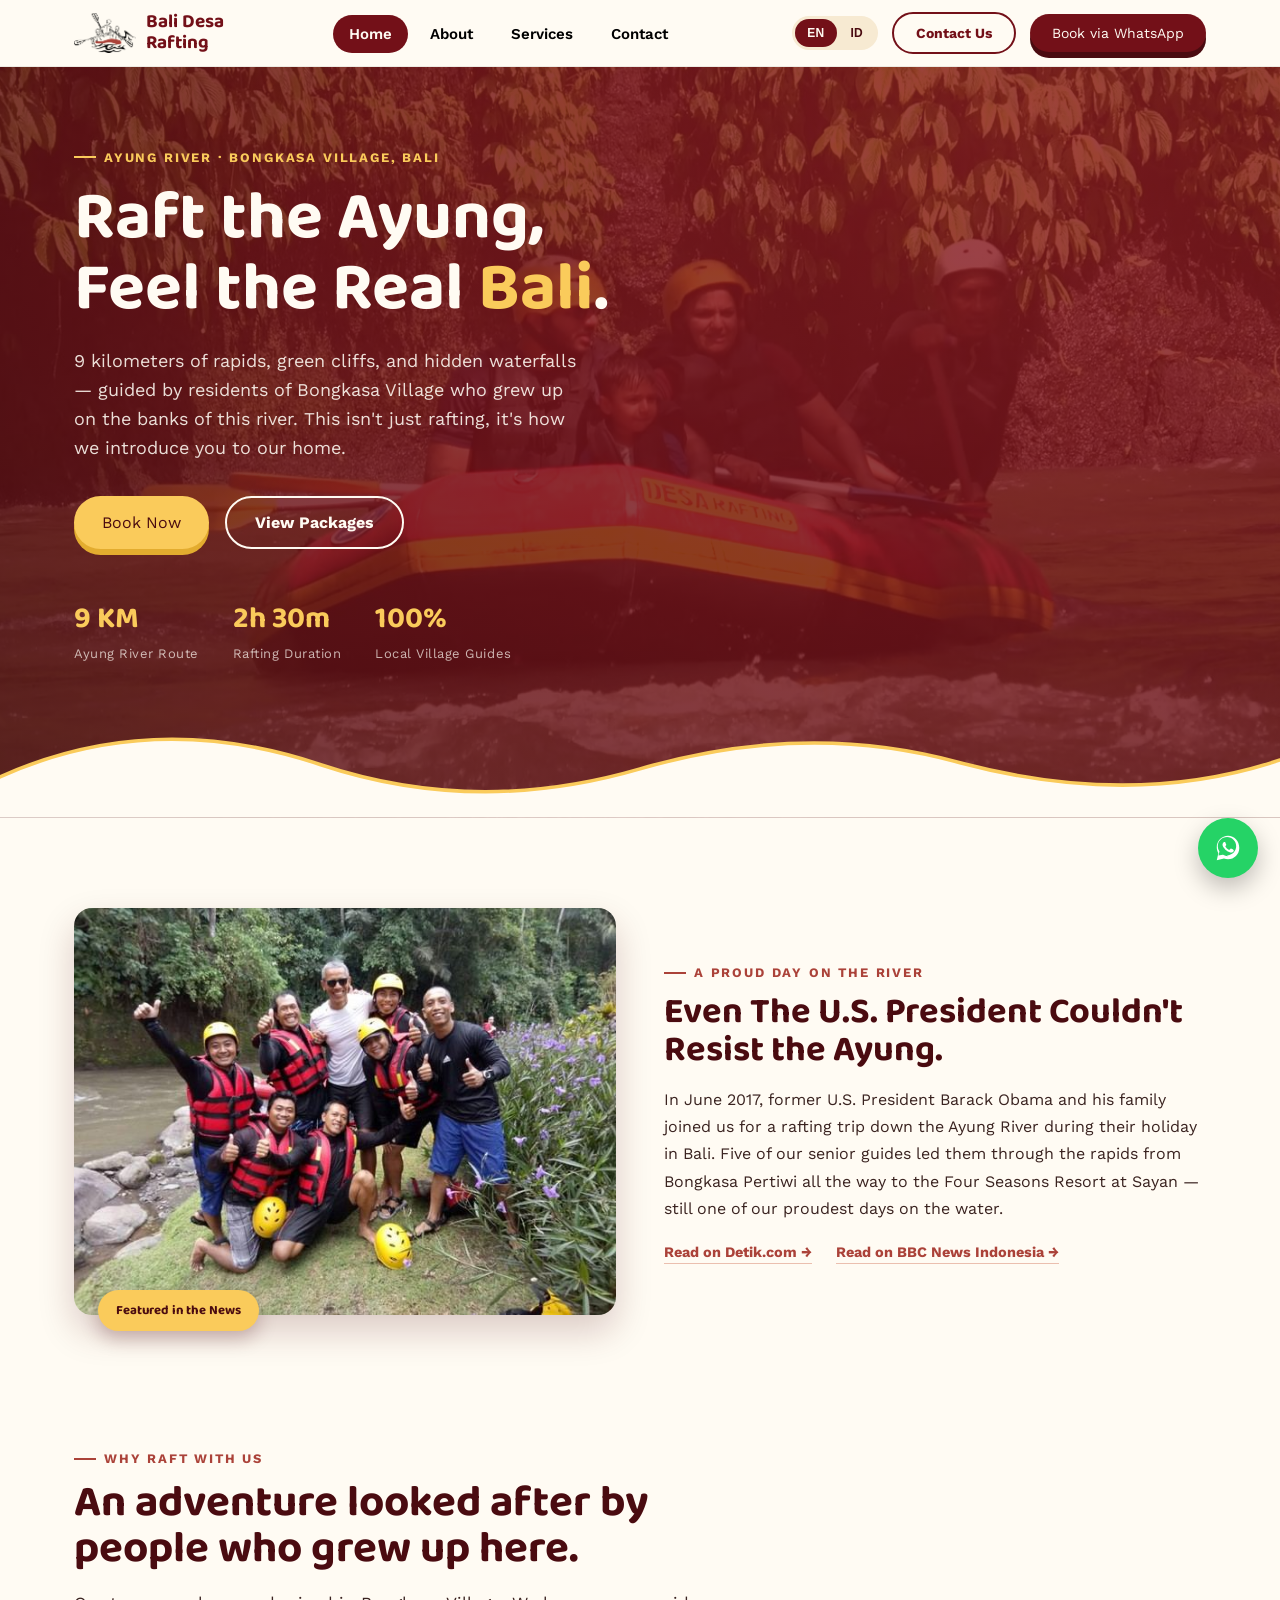
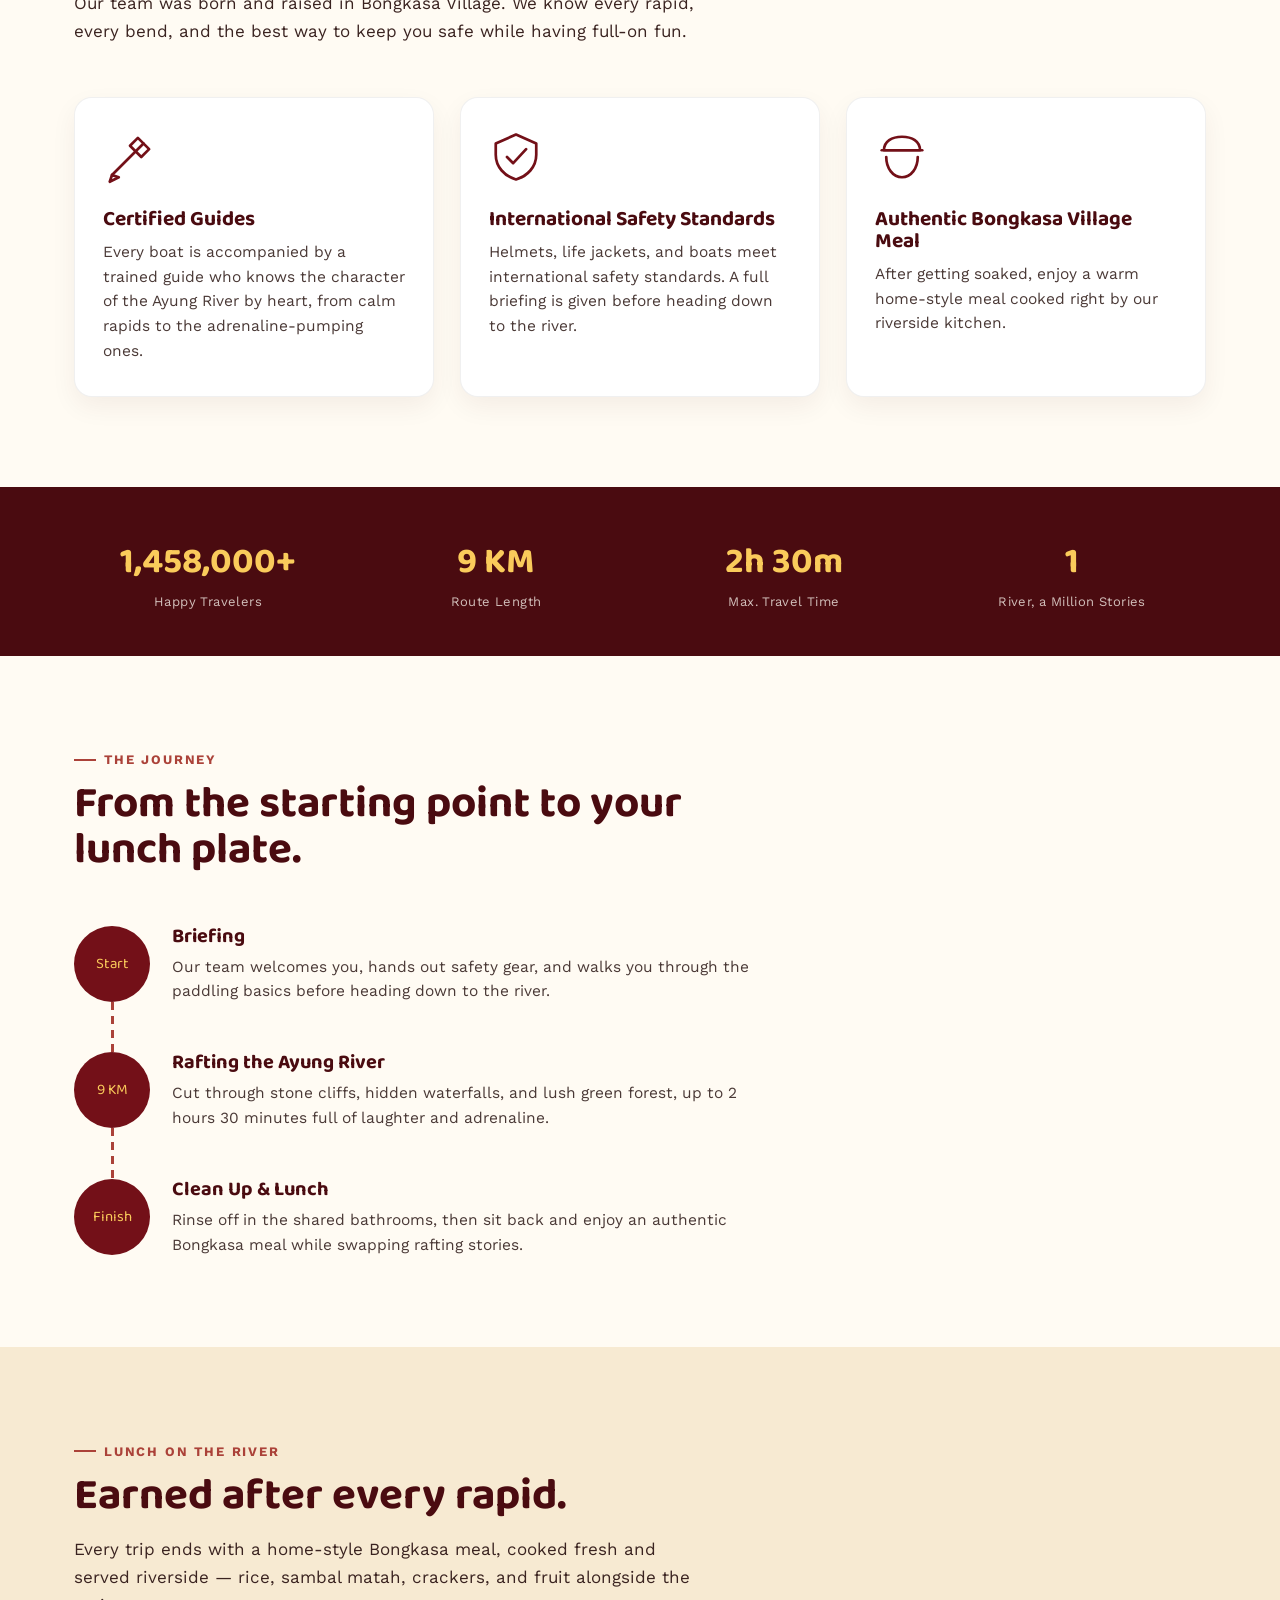
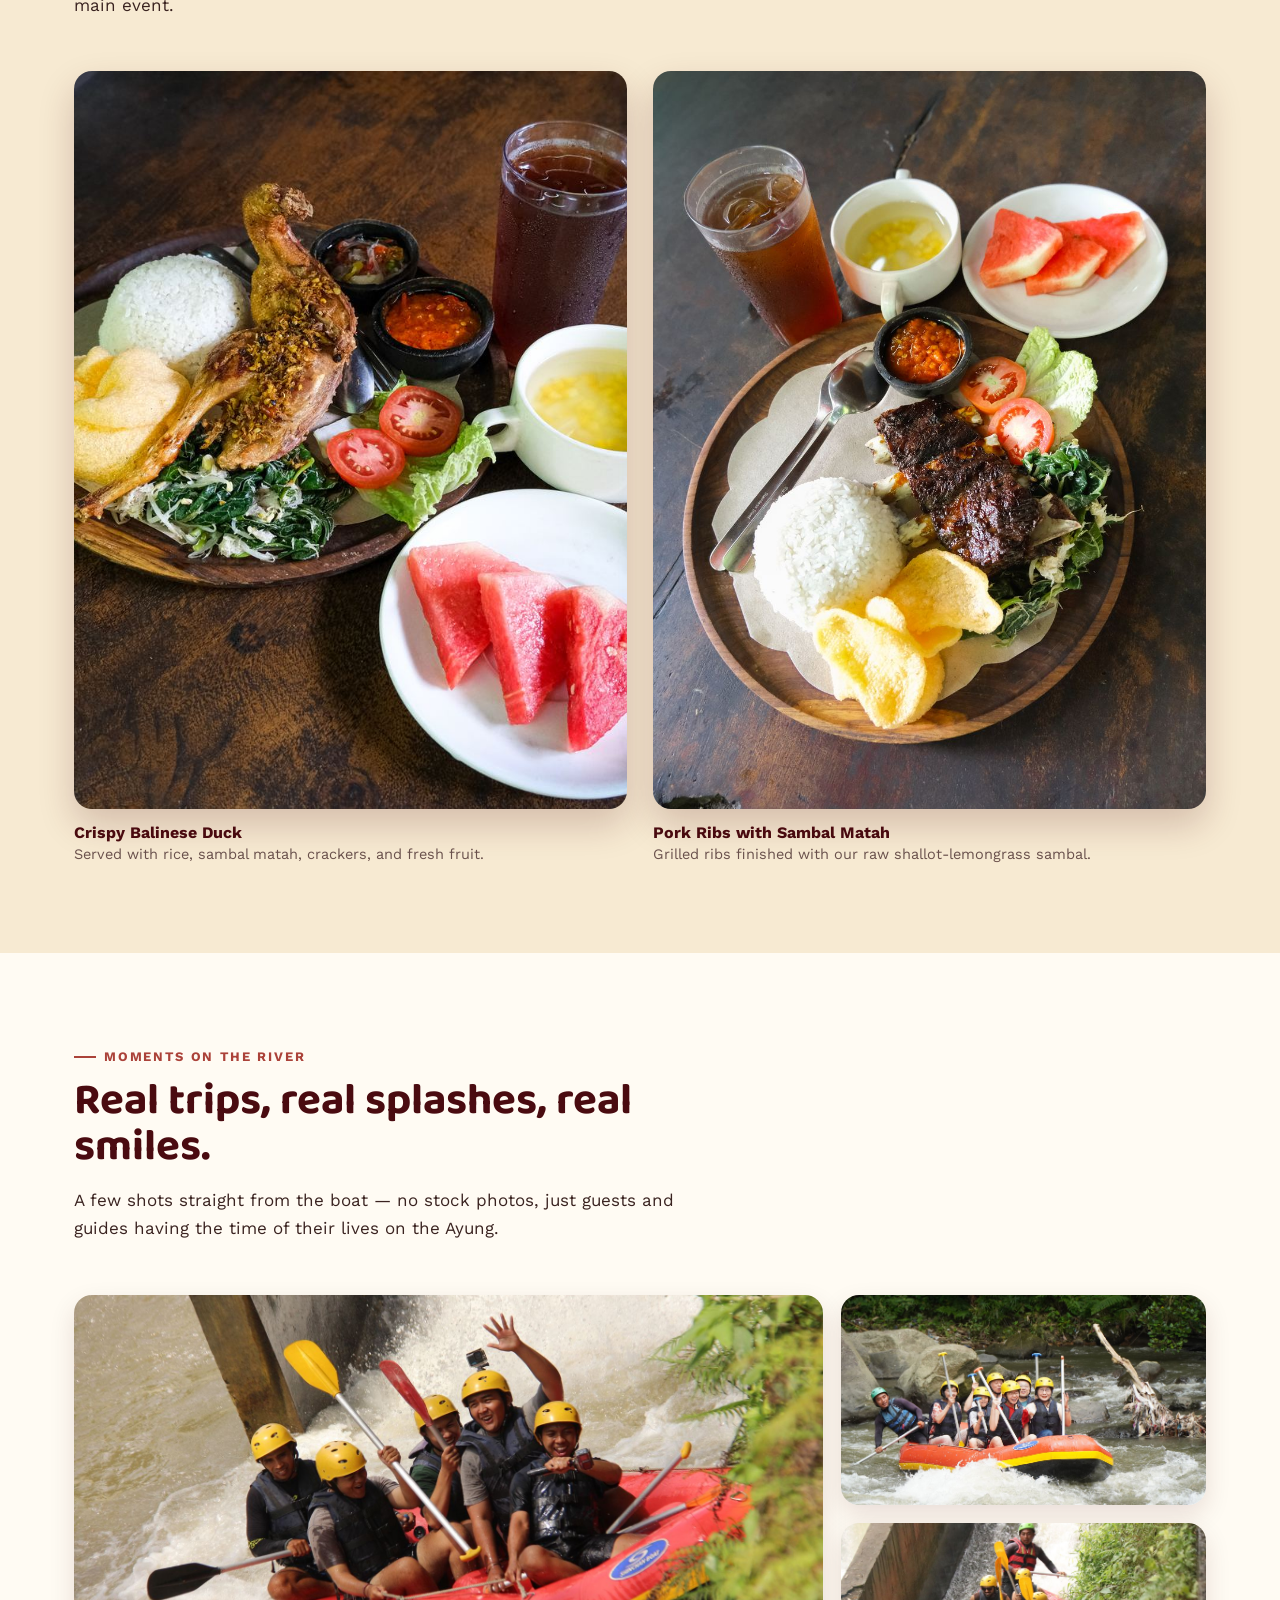
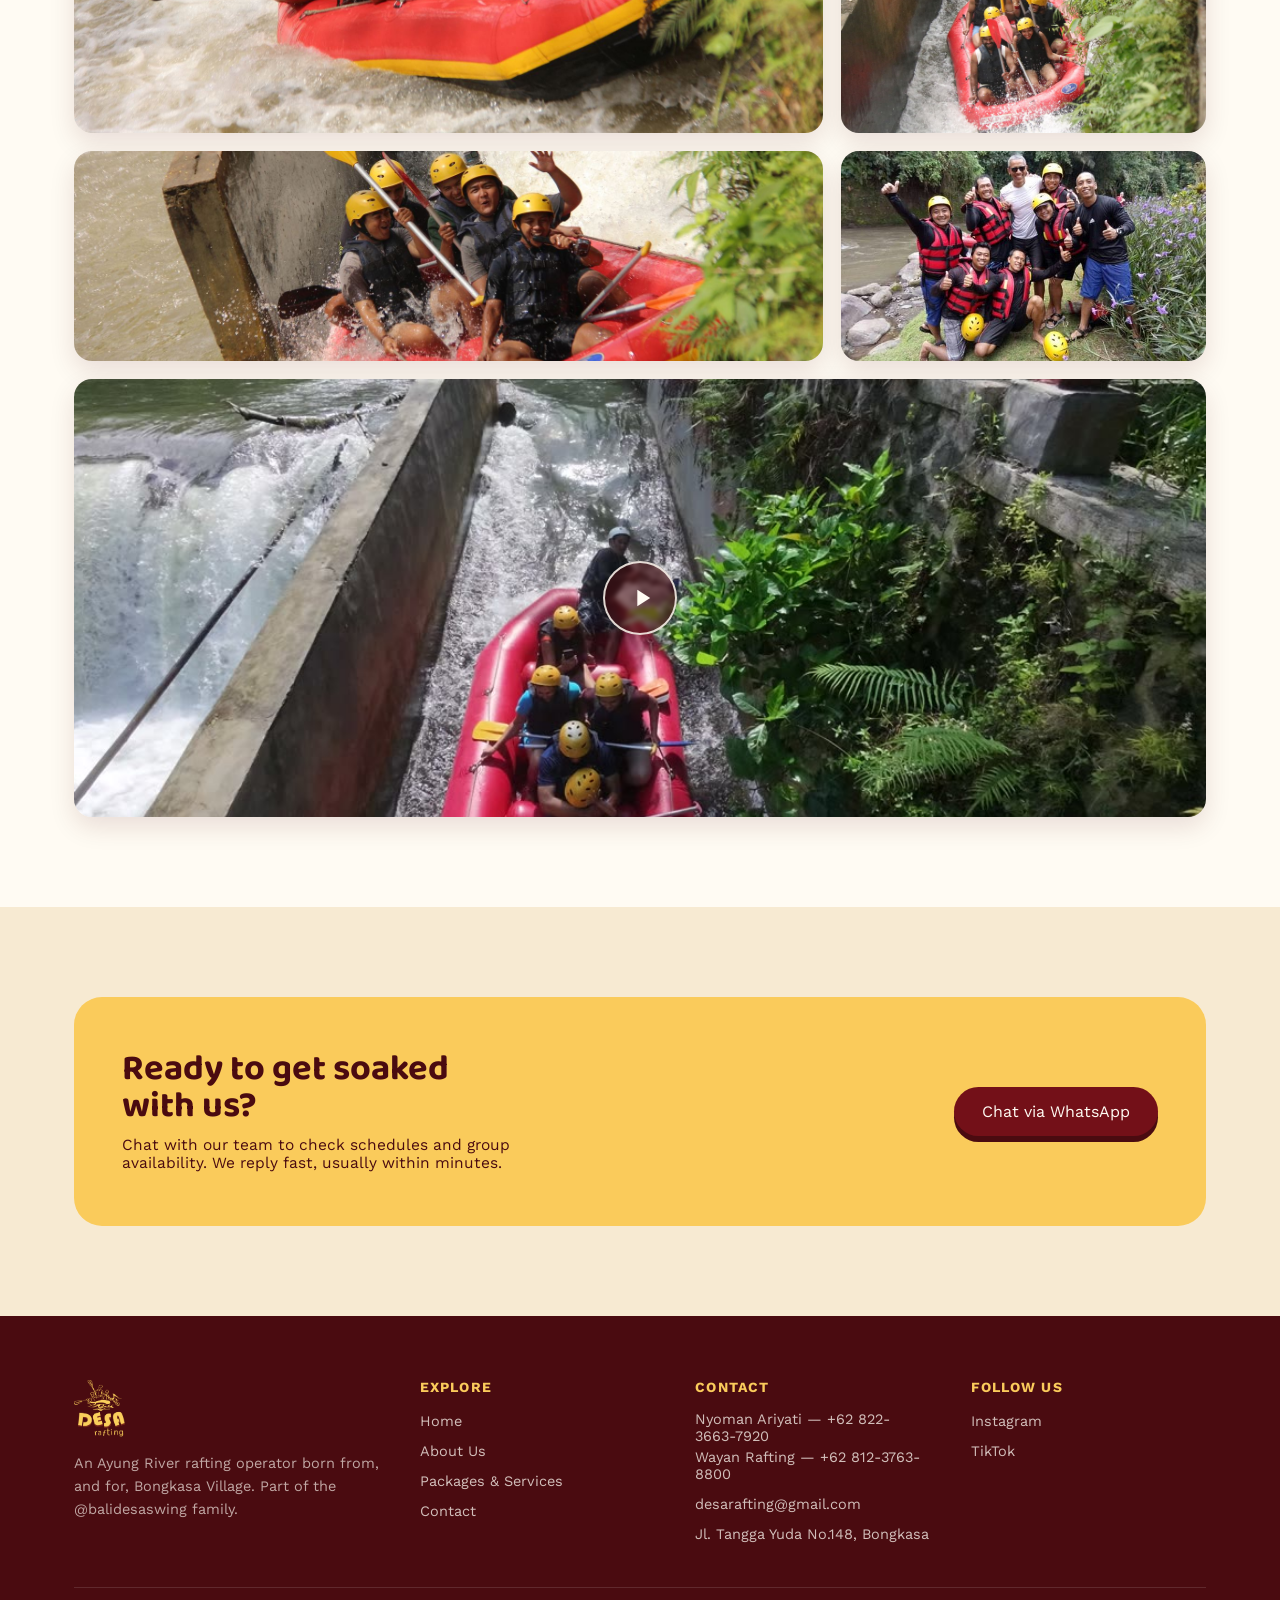
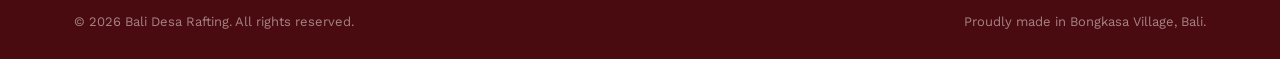
==== commit f226a3d9: "Fix press headline wording and add TikTok links - "Even a U.S. President" -> "Even The U.S. Presiden" ====
--- a/bali-desa-rafting/index.html
+++ b/bali-desa-rafting/index.html
@@ -93,7 +93,7 @@
         </div>
         <div class="press-feature-body">
           <span class="eyebrow" style="color:var(--rust);" data-i18n="home.press.eyebrow">A Proud Day on the River</span>
-          <h2 data-i18n="home.press.title">Even a U.S. President Couldn't Resist the Ayung.</h2>
+          <h2 data-i18n="home.press.title">Even The U.S. President Couldn't Resist the Ayung.</h2>
           <p data-i18n="home.press.body">In June 2017, former U.S. President Barack Obama and his family joined us for a rafting trip down the Ayung River during their holiday in Bali. Five of our senior guides led them through the rapids from Bongkasa Pertiwi all the way to the Four Seasons Resort at Sayan — still one of our proudest days on the water.</p>
           <div class="press-links">
             <a href="https://news.detik.com/berita/d-3542407/seru-dan-menegangkan-ini-rute-rafting-obama-dan-keluarga-di-bali" target="_blank" rel="noopener" data-i18n="home.press.link1">Read on Detik.com →</a>
@@ -286,6 +286,7 @@
         <h4 data-i18n="common.footer.followUs">Follow Us</h4>
         <ul>
           <li><a href="https://www.instagram.com/balidesarafting/" target="_blank" rel="noopener" data-i18n="common.footer.instagram">Instagram</a></li>
+          <li><a href="https://www.tiktok.com/@desarafting" target="_blank" rel="noopener" data-i18n="common.footer.tiktok">TikTok</a></li>
         </ul>
       </div>
     </div>
